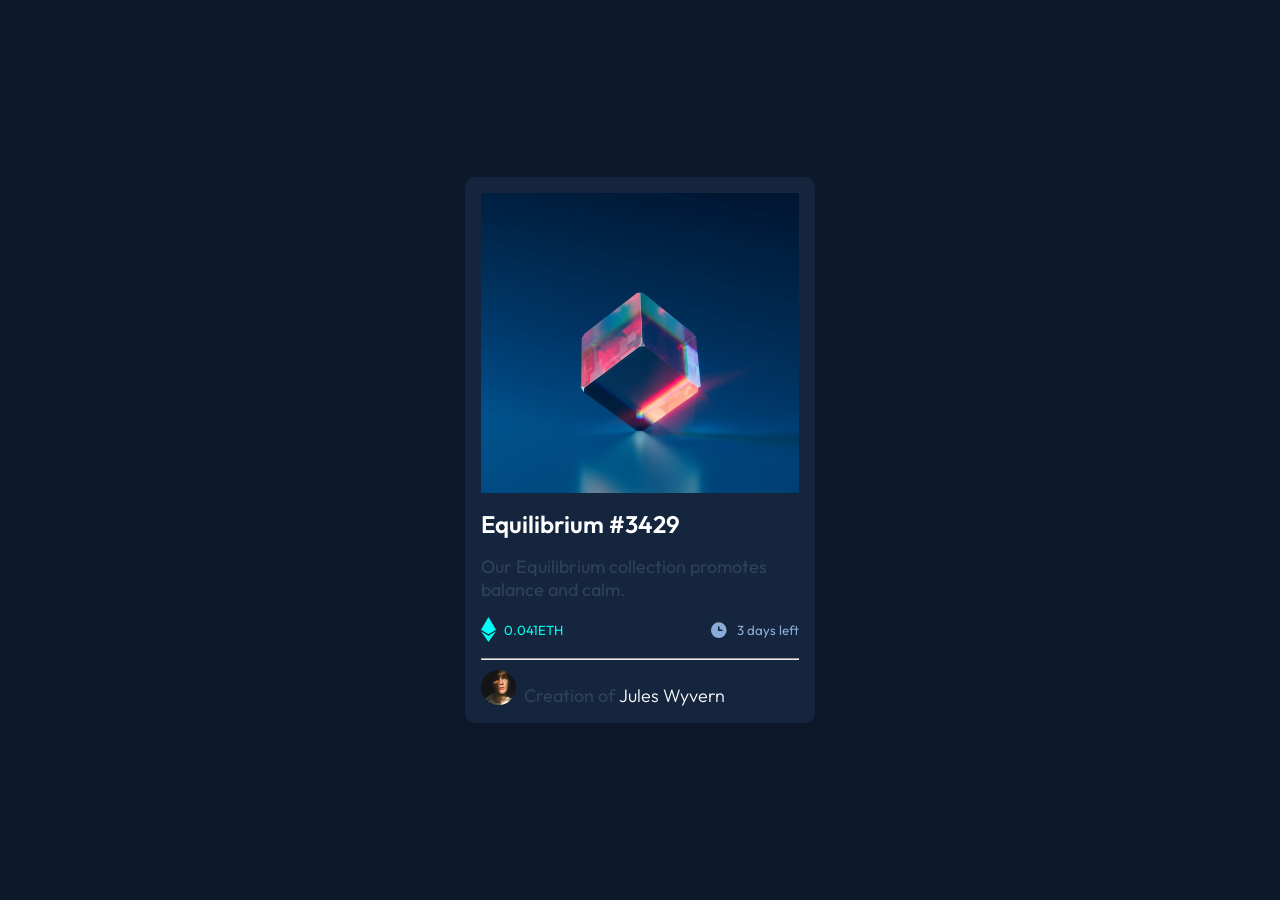
==== Challenge/nft-preview-card-component-main/index.html @ f85e13be "feat: add nft-card file" ====
<!doctype html>
<html lang="en">
  <head>
    <meta charset="UTF-8" />
    <meta name="viewport" content="width=device-width, initial-scale=1.0" />
    <!-- displays site properly based on user's device -->

    <link
      rel="icon"
      type="image/png"
      sizes="32x32"
      href="./images/favicon-32x32.png"
    />

    <title>Frontend Mentor | NFT preview card component</title>
    <link rel="stylesheet" href="css/style.css" />
  </head>
  <body>
    <section class="container">
      <div class="card">
        <div class="box">
        <img src="images/icon-view.svg" alt="img" class="small-img" />
        </div>
        <h2>Equilibrium #3429</h2>
        <p>Our Equilibrium collection promotes balance and calm.</p>
        <div class="item">
          <div class="ethe-item">
          <img src="images/icon-ethereum.svg" alt="icon" />
          <h5>0.041ETH</h5>
          </div>
          <div class="clock-item">
          <img src="images/icon-clock.svg" alt="icon" />
          <h5>3 days left</h5>
          </div>
        </div>
        <hr />
        <div class="profile">
        <img src="images/image-avatar.png" alt="img" />
        <p>Creation of <b>Jules Wyvern</b></p>
        </div>
      </div>
    </section>
  </body>
</html>
---- Challenge/nft-preview-card-component-main/css/style.css ----
@import url("https://fonts.googleapis.com/css2?family=Outfit:wght@100..900&display=swap");
:root {
  --Blue-500: hsl(215, 51%, 70%);
  --Cyan-400: hsl(178, 100%, 50%);

  --Blue-950: hsl(217, 54%, 11%);
  --Blue-900: hsl(216, 50%, 16%);
  --Blue-800: hsl(215, 32%, 27%);
  --White: hsl(0, 0%, 100%);
}
* {
  margin: 0;
  padding: 0;
  box-sizing: border-box;
  font-family: "Outfit", sans-serif;
  font-optical-sizing: auto;
  font-style: normal;
}
p {
  font-size: 18px;
}
.container {
    width: 100%;
    height: 100vh;
    background-color: var(--Blue-950);
    display: grid;
    place-items: center;
  .card {
    width: 350px;
    border-radius: 10px;
    background-color: var(--Blue-900);
    padding: 1rem;
    /* @media (min-width: 768px) {
        width: 350px;
    } */
    .box{
        width: 100%;
        height: 300px;
        background-color: var(--Blue-500);
        background-image: url(../images/image-equilibrium.jpg);
        background-size: cover;
        display: grid;
        place-items: center;
        &:hover{
            background-blend-mode: overlay;
            .small-img{
                display: block;  
            }
        }
    .small-img {
        width: 40px;
        aspect-ratio: 1/1;
        display: none;
        
    }
}
    h2 {
        color: var(--White);
        font-weight: 600;
        margin-top: 1rem;
        &:hover{
            color: var(--Cyan-400);
        }
    }
    p {
        margin-top: 1rem;
        color: var(--Blue-800);
        font-weight: 400;
    }
    .item {
        display: flex;
        justify-content: space-between;
        margin: 1rem auto;
      .ethe-item {
        display: flex;
        justify-content: center;
        align-items: center;
        img {
            width: 15px;
            height: 25px;
        }
        h5 {
            margin-left: 0.5rem;
            color: var(--Cyan-400);
            font-weight: 400;
        }
      }
      .clock-item {
        display: flex;
        justify-content: center;
        align-items: center;
        /* background-color: #fff; */
        img {
            width: 20px;
        }
        h5 {
            color: var(--Blue-500);
            margin-left: 0.5rem;
            font-weight: 400;
        }
      }
    }
    hr{
        background-color: var(--Blue-800);
    }
    .profile {
        margin-top: 0.5rem;
        display: flex;
        align-items: center;
      img {
        width: 35px;
      }
      p {
        margin-left: 0.5rem;
        color: var(--Blue-800);
        b {
            color: var(--White);
            font-weight: 300;
             &:hover{
            color: var(--Cyan-400);
        }
        }
      }
    }
  }
}
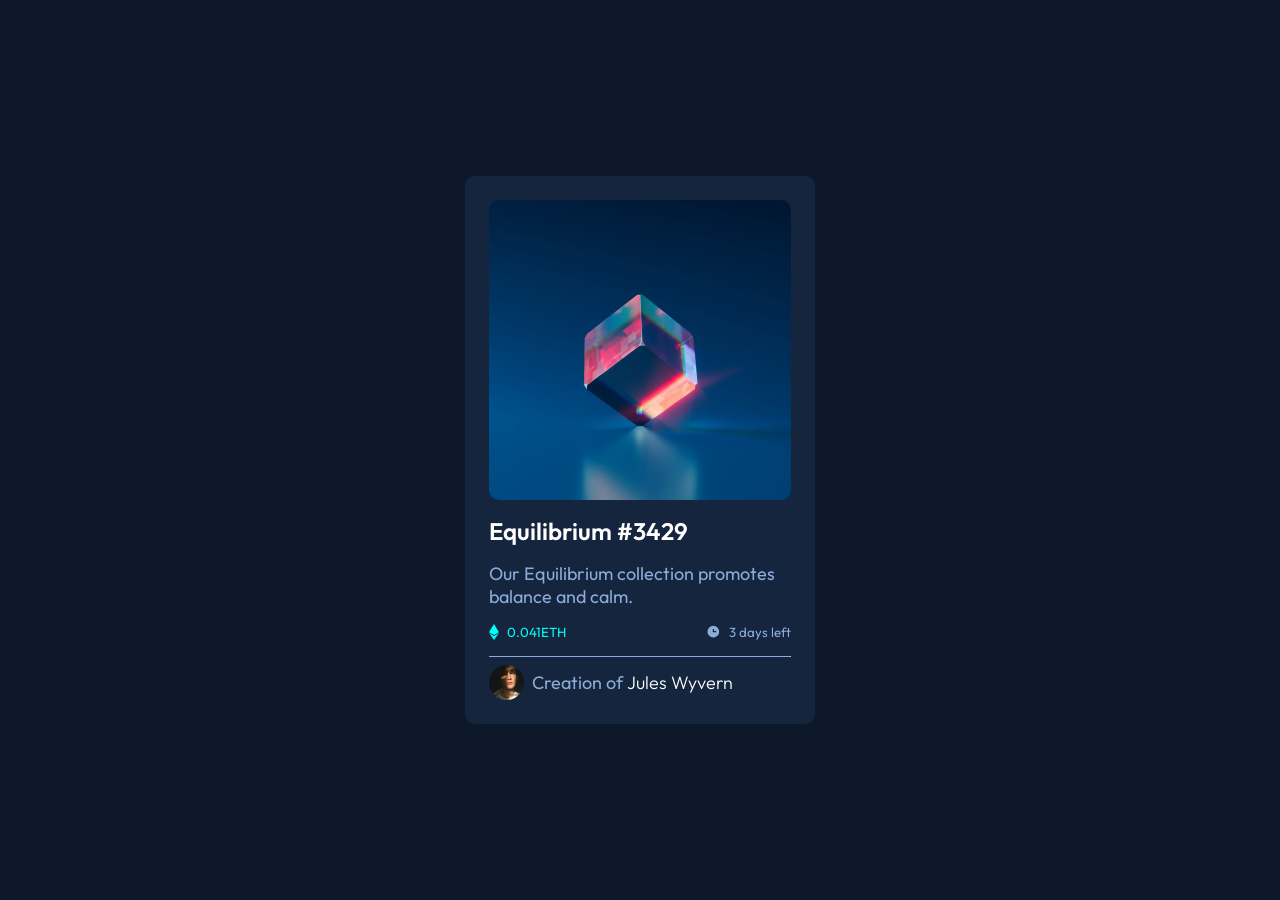
==== commit 23f2240d: "feat: add tailwind" ====
--- a/Challenge/nft-preview-card-component-main/index.html
+++ b/Challenge/nft-preview-card-component-main/index.html
@@ -22,7 +22,7 @@
         <img src="images/icon-view.svg" alt="img" class="small-img" />
         </div>
         <h2>Equilibrium #3429</h2>
-        <p>Our Equilibrium collection promotes balance and calm.</p>
+        <p class="description">Our Equilibrium collection promotes balance and calm.</p>
         <div class="item">
           <div class="ethe-item">
           <img src="images/icon-ethereum.svg" alt="icon" />
--- a/Challenge/nft-preview-card-component-main/css/style.css
+++ b/Challenge/nft-preview-card-component-main/css/style.css
@@ -2,7 +2,7 @@
 :root {
   --Blue-500: hsl(215, 51%, 70%);
   --Cyan-400: hsl(178, 100%, 50%);
-
+  --Cyan-500: hsla(178, 100%, 50%, 0.495);
   --Blue-950: hsl(217, 54%, 11%);
   --Blue-900: hsl(216, 50%, 16%);
   --Blue-800: hsl(215, 32%, 27%);
@@ -20,69 +20,68 @@
   font-size: 18px;
 }
 .container {
-    width: 100%;
-    height: 100vh;
-    background-color: var(--Blue-950);
-    display: grid;
-    place-items: center;
+  width: 100%;
+  min-height: 100vh;
+  background-color: var(--Blue-950);
+  display: grid;
+  place-items: center;
   .card {
     width: 350px;
     border-radius: 10px;
     background-color: var(--Blue-900);
-    padding: 1rem;
+    padding: 1.5rem;
     /* @media (min-width: 768px) {
         width: 350px;
     } */
-    .box{
-        width: 100%;
-        height: 300px;
-        background-color: var(--Blue-500);
-        background-image: url(../images/image-equilibrium.jpg);
-        background-size: cover;
-        display: grid;
-        place-items: center;
-        &:hover{
-            background-blend-mode: overlay;
-            .small-img{
-                display: block;  
-            }
+    .box {
+      width: 100%;
+      height: 300px;
+      background-color: var(--Cyan-500);
+      background-image: url(../images/image-equilibrium.jpg);
+      background-size: cover;
+      display: grid;
+      place-items: center;
+      border-radius: 10px;
+      &:hover {
+        background-blend-mode: overlay;
+        .small-img {
+          display: block;
         }
-    .small-img {
+      }
+      .small-img {
         width: 40px;
         aspect-ratio: 1/1;
         display: none;
-        
+      }
     }
-}
     h2 {
-        color: var(--White);
-        font-weight: 600;
-        margin-top: 1rem;
-        &:hover{
-            color: var(--Cyan-400);
-        }
+      color: var(--White);
+      font-weight: 600;
+      margin-top: 1rem;
+      &:hover {
+        color: var(--Cyan-400);
+      }
     }
-    p {
-        margin-top: 1rem;
-        color: var(--Blue-800);
-        font-weight: 400;
+    .description {
+      margin-top: 1rem;
+      color: var(--Blue-500);
+      font-weight: 400;
     }
     .item {
-        display: flex;
-        justify-content: space-between;
-        margin: 1rem auto;
+      display: flex;
+      justify-content: space-between;
+      margin: 1rem auto;
       .ethe-item {
         display: flex;
         justify-content: center;
         align-items: center;
         img {
-            width: 15px;
-            height: 25px;
+          width: 10px;
         }
         h5 {
-            margin-left: 0.5rem;
-            color: var(--Cyan-400);
-            font-weight: 400;
+          margin-left: 0.5rem;
+          color: var(--Cyan-400);
+          font-weight: 400;
         }
       }
       .clock-item {
@@ -91,34 +90,35 @@
         align-items: center;
         /* background-color: #fff; */
         img {
-            width: 20px;
+          width: 15px;
         }
         h5 {
-            color: var(--Blue-500);
-            margin-left: 0.5rem;
-            font-weight: 400;
+          color: var(--Blue-500);
+          margin-left: 0.5rem;
+          font-weight: 400;
         }
       }
     }
-    hr{
-        background-color: var(--Blue-800);
+    hr {
+      border-bottom: 0;
+      border-top: 0.3px solid var(--Blue-500);
     }
     .profile {
-        margin-top: 0.5rem;
-        display: flex;
-        align-items: center;
+      margin-top: 0.5rem;
+      display: flex;
+      align-items: center;
       img {
         width: 35px;
       }
       p {
         margin-left: 0.5rem;
-        color: var(--Blue-800);
+        color: var(--Blue-500);
         b {
-            color: var(--White);
-            font-weight: 300;
-             &:hover{
+          color: var(--White);
+          font-weight: 300;
+          &:hover {
             color: var(--Cyan-400);
-        }
+          }
         }
       }
     }
